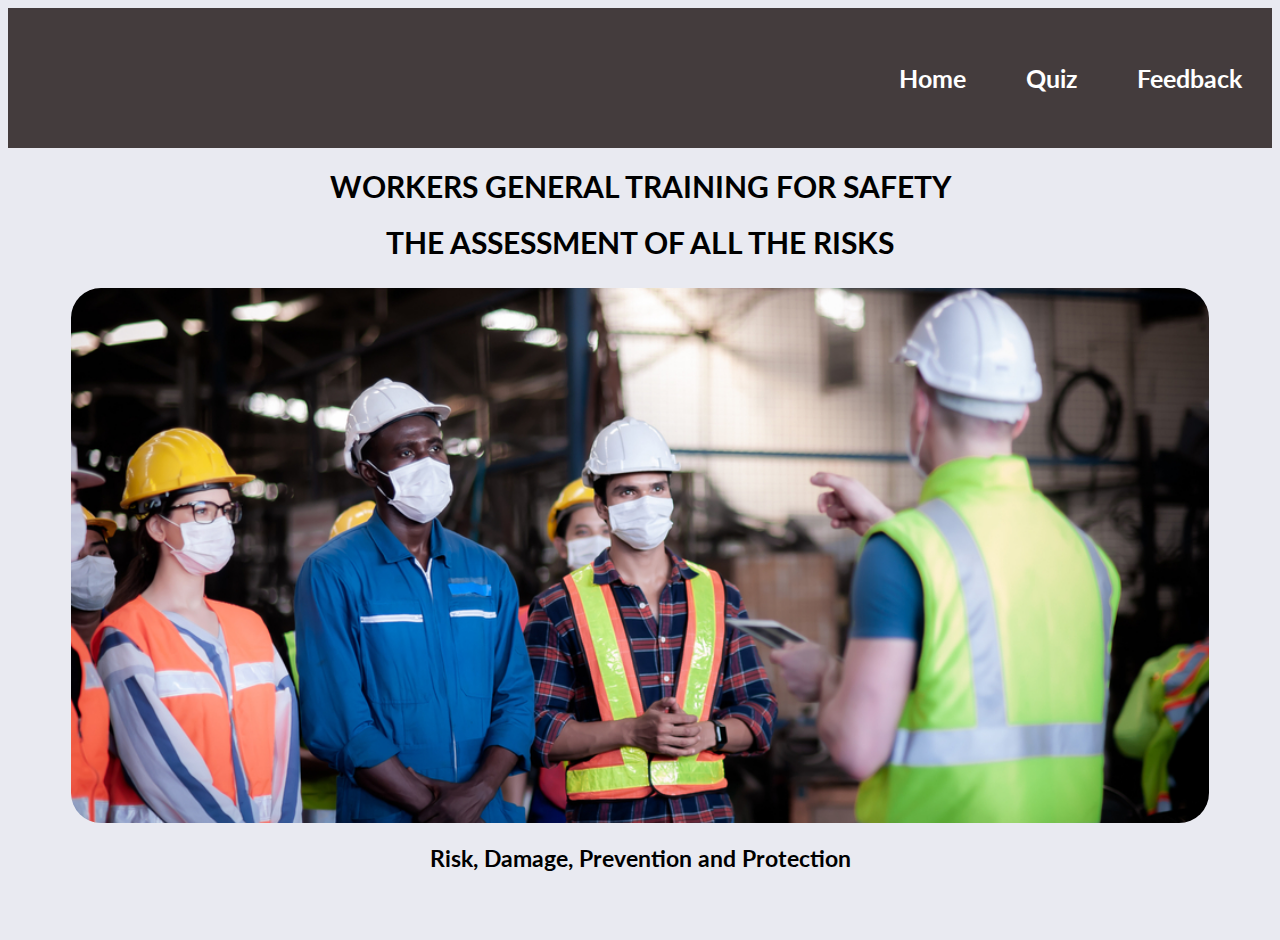
==== index.html @ ebbb33e7 "updated footer" ====
<!DOCTYPE html>
<html lang="en">

<head>
    <meta charset="UTF-8">
    <meta http-equiv="X-UA-Compatible" content="IE=edge">
    <meta name="viewport" content="width=device-width, initial-scale=1.0">
    <!--font awesome script-->

    <link rel="stylesheet" href="https://use.fontawesome.com/releases/v5.7.2/css/all.css"
        integrity="sha384-fnmOCqbTlWIlj8LyTjo7mOUStjsKC4pOpQbqyi7RrhN7udi9RwhKkMHpvLbHG9Sr" crossorigin="anonymous">

    <!--Google Fonts link-->

    <link href="https://fonts.googleapis.com/css?family=Raleway%7CRighteous" rel="stylesheet">
    <!--CSS style link-->
    <link rel="stylesheet" href="assets/css/style.css">
    <title>WORKERS GENERAL TRAINING For Safety</title>
</head>

<body>
    <!--Navigation bar-->
    <div class="menu-bar">
        <ul>
            <li>
                <a href="index.html" class="active">Home
                </a>
            </li>
            <li>
                <a href="quiz.html">Quiz
                </a>
            </li>
            <li>
                <a href="contact.html">Feedback
                </a>
            </li>
        </ul>
    </div>
    <h1> WORKERS GENERAL TRAINING FOR SAFETY</h1>
    <h1>THE ASSESSMENT OF ALL THE RISKS</h1>

    <section id="introduction-image">
        <div class="introduction">
            <img src="./assets/images/safety.jpg" alt="safety-training">
            <h2>Risk, Damage, Prevention and Protection</h2>
        </div>
    </section>

    <footer>
        <ul class="social-media">
            <li>
              <a href="https://www.facebook.com/" target="_blank" rel="noopener" aria-label="Visit our facebook page">
                <i class="fab fa-facebook-square">
                </i>
              </a>
            </li>
            <li>
              <a href="https://www.linkedin.com/" target="_blank" rel="noopener" aria-label="Visit our linkedin page">
                <i class="fab fa-linkedin">
                </i>
              </a>
            </li>
            <li>
              <a href="https://twitter.com/" target="_blank" rel="noopener" aria-label="Visit our twitter page">    
                <i class="fab fa-twitter-square">
                </i>
              </a>
            </li>
            <li>
              <a href="https://www.instagram.com/" target="_blank" rel="noopener" aria-label="Visit our instagram page">
                <i class="fab fa-instagram-square">
                </i>
              </a>
            </li>
          </ul>
    </footer>
    <!--java script-->
    <script src="assets/js/quiz.js">
    </script>
</body>

</html>
---- assets/css/style.css ----
@import url('https://fonts.googleapis.com/css2?family=Lato:wght@300&family=Oswald&display=swap');
/* Global */
* {
	margin: 5;
	padding: 0;
	border: none;
	box-sizing: border-box;
}

body {
	font-size: 15px;
	background-color: rgb(233, 234, 241);
	font-family: lato, sans-serif;
	font-weight: bold;
	text-align: center;
}
.menu-bar {
	background: #443c3d;
	text-align: right;
}

.menu-bar ul {
	display: inline-flex;
	list-style: none;
	font-size: 25px;
	color: #fff;
}

.menu-bar ul li {
	width: 100%;
	margin: 15px;
	padding: 15px;
}

.menu-bar ul li a {
	text-decoration: none;
	color: #fff;
}

.menu-bar ul li:hover {
	background: #2bab0d;
	border-radius: 10px;
}
#introduction-image {
    display: flex;
    height: 70vh;
    justify-content: center;
    align-items: center;
	margin-top: -40px;
}
.introduction {
	height: 85%;
	width: 90%;
	position: relative;
}
.introduction img {
    width: 100%;
    height: 100%;
    object-fit: cover;
    border-radius: 30px;
}
/* footer */
.social-media {
	text-align: center;
}

.social-media >li {
	display: inline;
}

.social-media i {
	font-size: 170%;
	margin: 25px;
	padding: 25px;
	color: #3a3a3a;
}

.social-media a {
	text-decoration: none;
}

.author {
	text-align: center;
	margin-bottom: 35px;
	font-size: small;
}
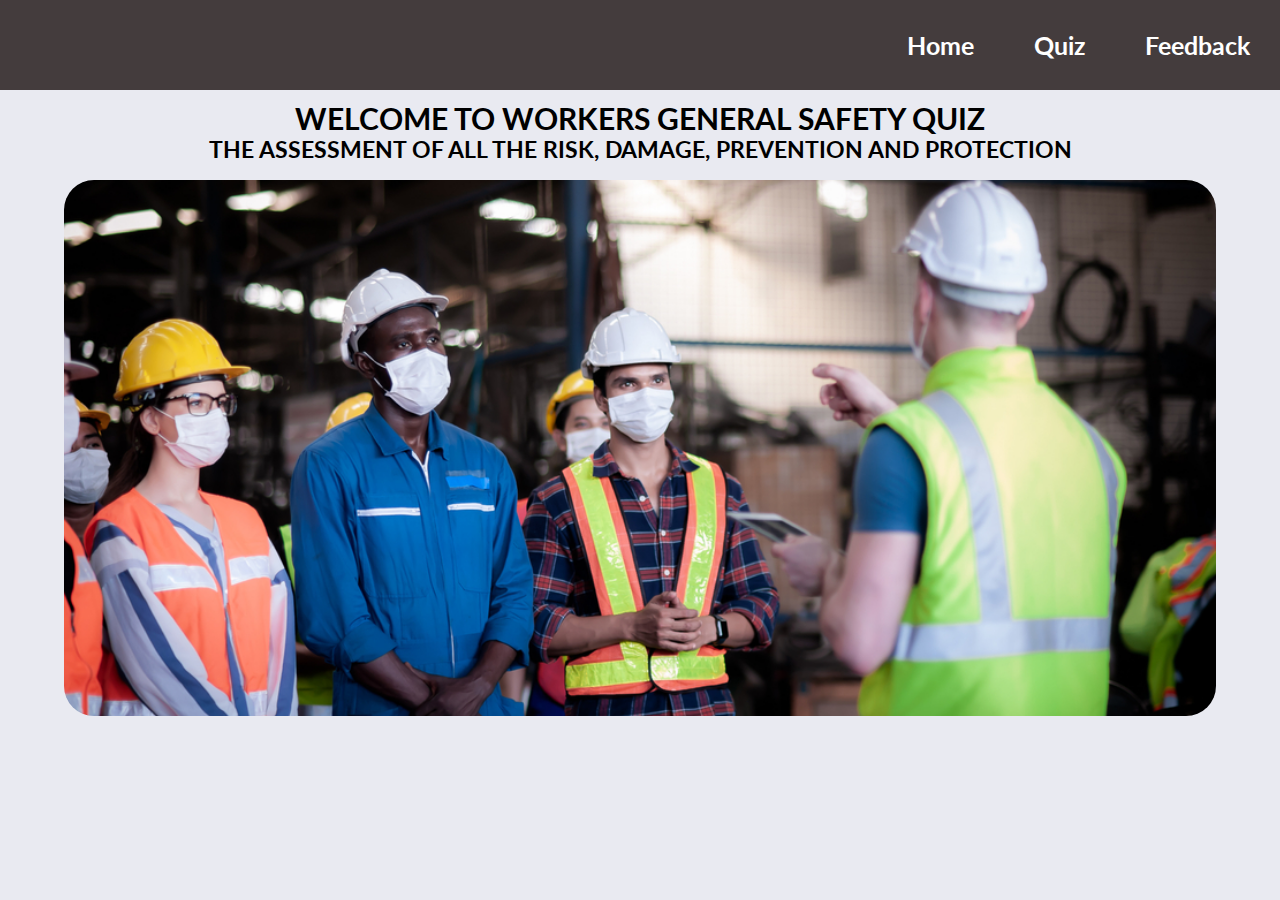
==== commit 9a80ad30: "updated headings in index page" ====
--- a/index.html
+++ b/index.html
@@ -36,43 +36,38 @@
             </li>
         </ul>
     </div>
-    <h1> WORKERS GENERAL TRAINING FOR SAFETY</h1>
-    <h1>THE ASSESSMENT OF ALL THE RISKS</h1>
+    <div class="heading">
+    <h1>WELCOME TO WORKERS GENERAL SAFETY QUIZ</h1>
+    <h2>THE ASSESSMENT OF ALL THE RISK, DAMAGE, PREVENTION AND PROTECTION</h2>
+    </div>
 
     <section id="introduction-image">
         <div class="introduction">
             <img src="./assets/images/safety.jpg" alt="safety-training">
-            <h2>Risk, Damage, Prevention and Protection</h2>
-        </div>
+            </div>
     </section>
 
     <footer>
         <ul class="social-media">
             <li>
-              <a href="https://www.facebook.com/" target="_blank" rel="noopener" aria-label="Visit our facebook page">
-                <i class="fab fa-facebook-square">
-                </i>
-              </a>
+                <a href="https://www.facebook.com/" target="_blank" rel="noopener" aria-label="Visit our facebook page">
+                    <i class="fab fa-facebook-square">
+                    </i>
+                </a>
             </li>
             <li>
-              <a href="https://www.linkedin.com/" target="_blank" rel="noopener" aria-label="Visit our linkedin page">
-                <i class="fab fa-linkedin">
-                </i>
-              </a>
+                <a href="https://www.linkedin.com/" target="_blank" rel="noopener" aria-label="Visit our linkedin page">
+                    <i class="fab fa-linkedin">
+                    </i>
+                </a>
             </li>
             <li>
-              <a href="https://twitter.com/" target="_blank" rel="noopener" aria-label="Visit our twitter page">    
-                <i class="fab fa-twitter-square">
-                </i>
-              </a>
+                <a href="https://twitter.com/" target="_blank" rel="noopener" aria-label="Visit our twitter page">
+                    <i class="fab fa-twitter-square">
+                    </i>
+                </a>
             </li>
-            <li>
-              <a href="https://www.instagram.com/" target="_blank" rel="noopener" aria-label="Visit our instagram page">
-                <i class="fab fa-instagram-square">
-                </i>
-              </a>
-            </li>
-          </ul>
+        </ul>
     </footer>
     <!--java script-->
     <script src="assets/js/quiz.js">
--- a/assets/css/style.css
+++ b/assets/css/style.css
@@ -1,7 +1,7 @@
 @import url('https://fonts.googleapis.com/css2?family=Lato:wght@300&family=Oswald&display=swap');
 /* Global */
 * {
-	margin: 5;
+	margin: 0;
 	padding: 0;
 	border: none;
 	box-sizing: border-box;
@@ -41,6 +41,9 @@
 	background: #2bab0d;
 	border-radius: 10px;
 }
+.heading {
+	margin: 10px;
+}
 #introduction-image {
     display: flex;
     height: 70vh;
@@ -78,9 +81,3 @@
 .social-media a {
 	text-decoration: none;
 }
-
-.author {
-	text-align: center;
-	margin-bottom: 35px;
-	font-size: small;
-}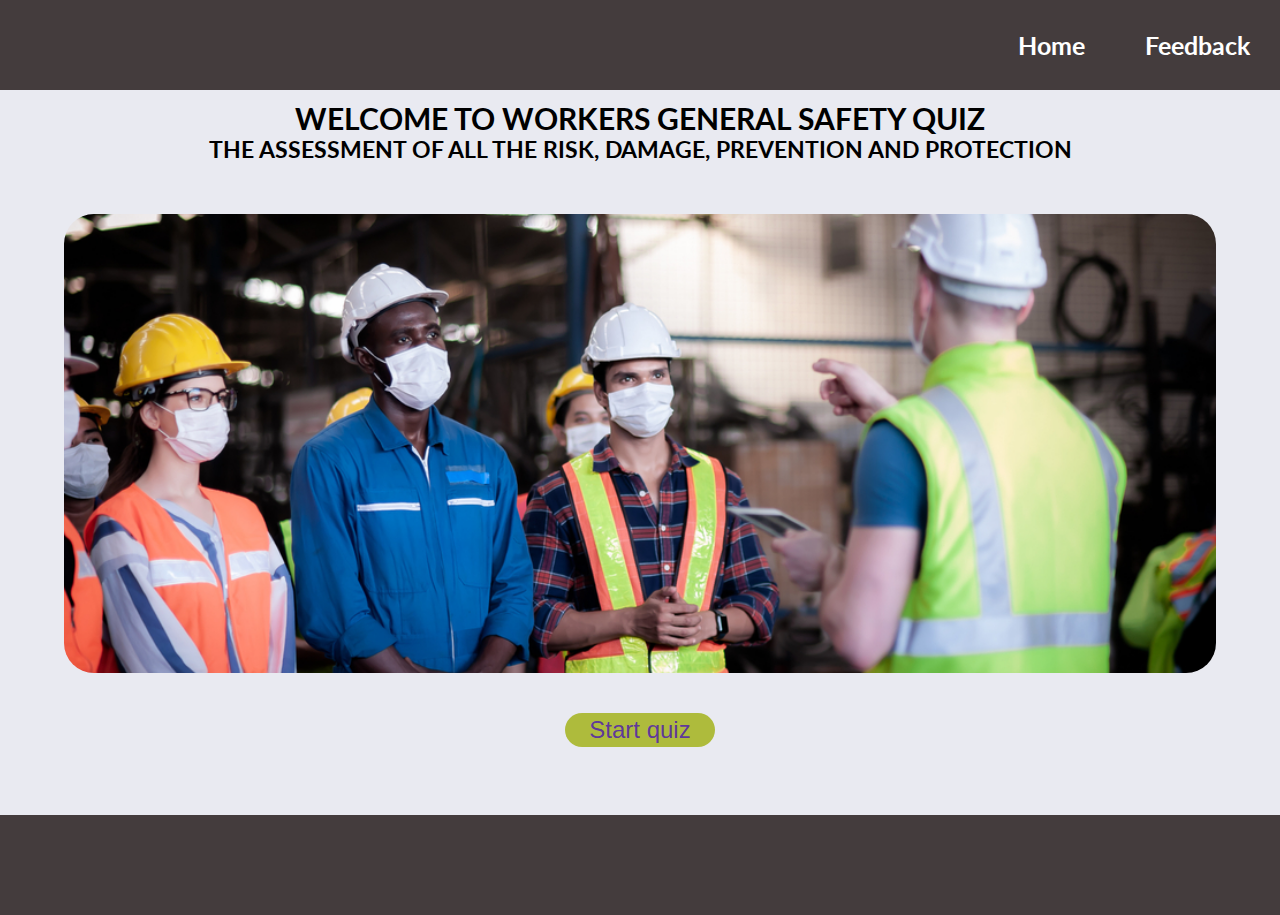
==== commit 55eda65d: "Updated body height" ====
--- a/index.html
+++ b/index.html
@@ -19,6 +19,7 @@
 </head>
 
 <body>
+    <div class="container">
     <!--Navigation bar-->
     <div class="menu-bar">
         <ul>
@@ -26,28 +27,31 @@
                 <a href="index.html" class="active">Home
                 </a>
             </li>
-            <li>
+<!--            <li>
                 <a href="quiz.html">Quiz
                 </a>
-            </li>
+            </li>-->
             <li>
-                <a href="contact.html">Feedback
+                <a href="feedback.html">Feedback
                 </a>
             </li>
         </ul>
     </div>
     <div class="heading">
-    <h1>WELCOME TO WORKERS GENERAL SAFETY QUIZ</h1>
-    <h2>THE ASSESSMENT OF ALL THE RISK, DAMAGE, PREVENTION AND PROTECTION</h2>
+        <h1>WELCOME TO WORKERS GENERAL SAFETY QUIZ</h1>
+        <h2>THE ASSESSMENT OF ALL THE RISK, DAMAGE, PREVENTION AND PROTECTION</h2>
     </div>
 
     <section id="introduction-image">
         <div class="introduction">
             <img src="./assets/images/safety.jpg" alt="safety-training">
+        </div>
+            </section>
+            <div class="buttons">
+                <button type="button" onclick="location.href='quiz.html';" value="start quiz" / >Start quiz</button>
             </div>
-    </section>
-
-    <footer>
+        </div>
+    <footer class="footer">
         <ul class="social-media">
             <li>
                 <a href="https://www.facebook.com/" target="_blank" rel="noopener" aria-label="Visit our facebook page">
--- a/assets/css/style.css
+++ b/assets/css/style.css
@@ -1,83 +1,279 @@
 @import url('https://fonts.googleapis.com/css2?family=Lato:wght@300&family=Oswald&display=swap');
+
 /* Global */
 * {
-	margin: 0;
-	padding: 0;
-	border: none;
-	box-sizing: border-box;
+    margin: 0;
+    padding: 0;
+    border: none;
+    box-sizing: border-box;
+}
+
+html {
+    height: 100%;
 }
 
 body {
-	font-size: 15px;
-	background-color: rgb(233, 234, 241);
-	font-family: lato, sans-serif;
-	font-weight: bold;
-	text-align: center;
-}
+
+    font-size: 15px;
+    background-color: rgb(233, 234, 241);
+    font-family: lato, sans-serif;
+    font-weight: bold;
+    text-align: center;
+}
+
+.container {
+    min-height: 100%;
+}
+
 .menu-bar {
-	background: #443c3d;
-	text-align: right;
+    background: #443c3d;
+    text-align: right;
 }
 
 .menu-bar ul {
-	display: inline-flex;
-	list-style: none;
-	font-size: 25px;
-	color: #fff;
+    display: inline-flex;
+    list-style: none;
+    font-size: 25px;
+    color: #fff;
 }
 
 .menu-bar ul li {
-	width: 100%;
-	margin: 15px;
-	padding: 15px;
+    width: 100%;
+    margin: 15px;
+    padding: 15px;
 }
 
 .menu-bar ul li a {
-	text-decoration: none;
-	color: #fff;
+    text-decoration: none;
+    color: #fff;
 }
 
 .menu-bar ul li:hover {
-	background: #2bab0d;
-	border-radius: 10px;
-}
+    background: #2bab0d;
+    border-radius: 10px;
+}
+
 .heading {
-	margin: 10px;
-}
+    margin: 10px;
+}
+
 #introduction-image {
     display: flex;
-    height: 70vh;
+    height: 60vh;
     justify-content: center;
     align-items: center;
-	margin-top: -40px;
-}
+
+
+}
+
+#safety-image {
+    display: flex;
+    height: 66.7vh;
+    justify-content: center;
+    align-items: center;
+    background-image: url('../images/safety123.jpg');
+    background-size: cover;
+}
+
+#feedback-image {
+    display: flex;
+    height: 66.7vh;
+    justify-content: center;
+    align-items: center;
+
+
+}
+
 .introduction {
-	height: 85%;
-	width: 90%;
-	position: relative;
-}
+    height: 85%;
+    width: 90%;
+    position: relative;
+}
+
 .introduction img {
     width: 100%;
     height: 100%;
     object-fit: cover;
     border-radius: 30px;
 }
+
 /* footer */
+.footer {
+    background: #443c3d;
+    position: relative;
+    height: 100px;
+    margin-top: 68px;
+
+    clear: both;
+}
+
 .social-media {
-	text-align: center;
-}
-
-.social-media >li {
-	display: inline;
+    text-align: center;
+    height: 100px;
+}
+
+.social-media>li {
+    display: inline;
 }
 
 .social-media i {
-	font-size: 170%;
-	margin: 25px;
-	padding: 25px;
-	color: #3a3a3a;
+    font-size:200%;
+    padding: 25px;
+    color: rgb(233, 234, 241);
 }
 
 .social-media a {
-	text-decoration: none;
-}
+    text-decoration: none;
+}
+
+#title {
+    text-align: center;
+    padding: 0.8rem 0;
+    font-size: 3rem;
+    color: rgb(49, 70, 7);
+    background: rgba(105, 224, 90, 0.55);
+    font-family: Georgia, 'Times New Roman', Times, serif;
+}
+
+.questions {
+    margin: 3rem auto;
+    width: 90vw;
+    padding: 2rem;
+    background: rgba(236, 209, 147, 0.882);
+    cursor: default;
+    border-radius: 1rem;
+}
+
+#question {
+    margin-bottom: 1rem;
+}
+
+.option {
+    margin-bottom: 0.5rem;
+    font-size: 1.2rem;
+    border-bottom: solid 0.1rem blue;
+    width: 15rem;
+    background: lightblue;
+    border-radius: 1rem;
+
+}
+
+.option:hover {
+    color: white;
+}
+
+ol {
+    position: relative;
+    padding: 0 1.5rem;
+    color: rgb(1, 73, 73);
+}
+
+span {
+    display: block;
+    padding: 0.1rem 0.7rem;
+    border-radius: 1rem;
+}
+
+#answer {
+    margin-top: 2.5rem;
+}
+
+#stat {
+    margin-top: 1.5rem;
+    color: rgb(6, 17, 168);
+}
+
+.buttons {
+    text-align: center;
+}
+
+button {
+    padding: 0.2rem 1.5rem;
+    border: none;
+    outline: none;
+    font-size: 1.5rem;
+    border-radius: 1.5rem;
+    color: rgba(93, 53, 156, 0.98);
+    background: rgba(161, 177, 19, 0.82);
+}
+
+button:active {
+    background: lavender;
+}
+
+#scoreboard,
+#answerBank {
+    width: 20rem;
+    background: rgba(230, 230, 250, 0.77);
+    padding: 2rem;
+    text-align: center;
+    margin: auto;
+    position: relative;
+    top: 5rem;
+    display: none;
+}
+
+#score-title {
+    margin: 1rem 0;
+}
+
+#score-btn,
+#check-answer {
+    margin-top: 1rem;
+}
+
+#score {
+    font-size: 2.5rem;
+}
+
+#answerBank li {
+    text-align: left;
+    margin-bottom: 0.2rem;
+    font-size: larger;
+}
+
+#answers {
+    margin-top: 1rem;
+}
+
+/*feedback*/
+.form-section {
+    clear: left;
+    background: url("../images/book.jpg") center center / cover no-repeat;
+    background-size: cover;
+    background-position: center;
+    height: 878px;
+    padding-top: 100px;
+}
+
+#form-section {
+    float: left;
+    width: 33%;
+    text-align: left;
+    flex-grow: 1;
+    font-weight: bolder;
+}
+
+#form-section h2 {
+    text-align: center;
+}
+
+#form-section form {
+    padding: 0 15%;
+}
+
+.form-input {
+    display: block;
+    border: 1px solid #133944;
+    width: 100%;
+    padding: 5px;
+    margin-top: 10px;
+    margin-bottom: 25px;
+    border-radius: 9px;
+    box-shadow: 0px 0px 5px rgba(66, 66, 66, .75);
+    text-shadow: 0px 0px 5px rgba(66, 66, 66, .75);
+}
+
+#guest {
+    margin-bottom: 15px;
+}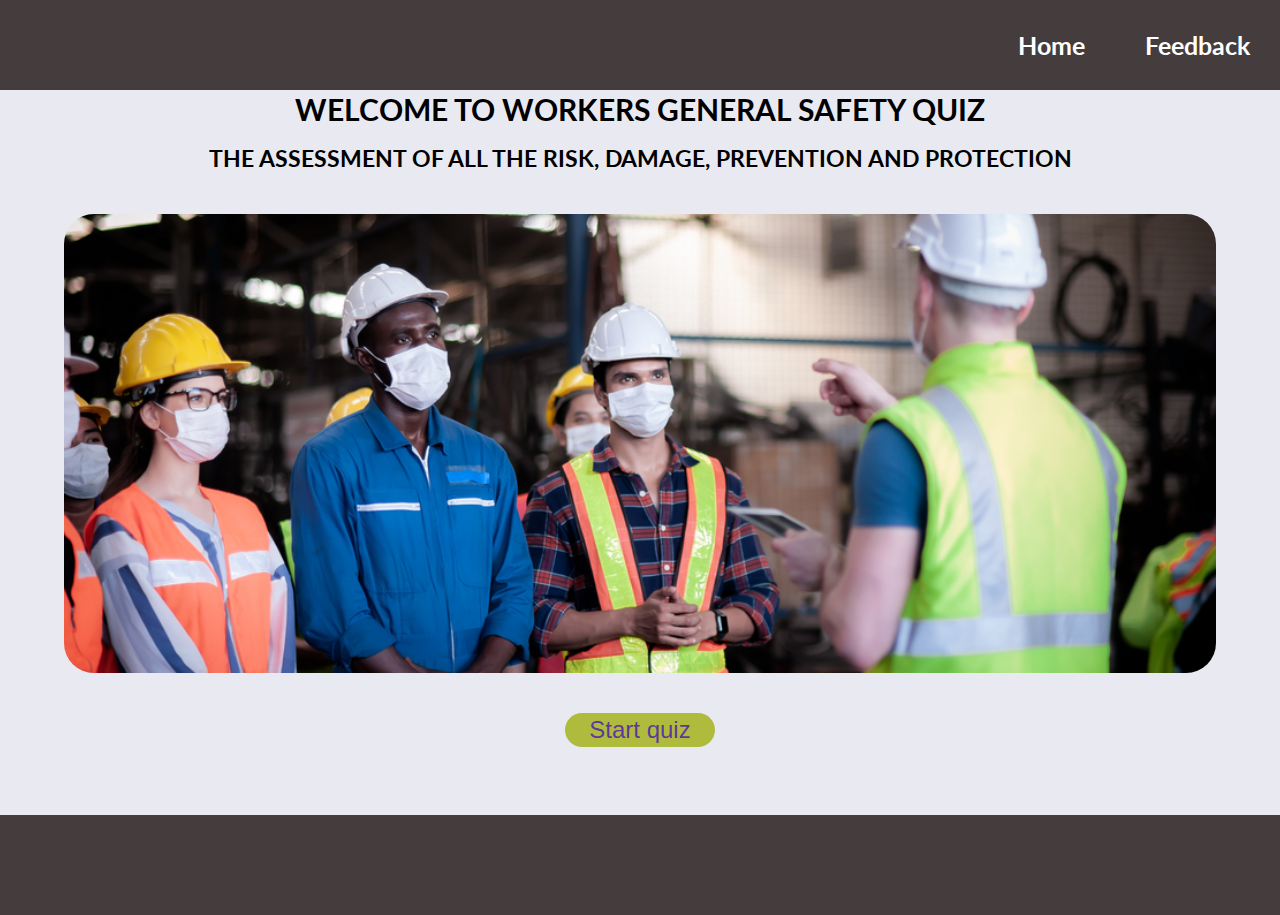
==== commit d6816511: "safet background image updated" ====
--- a/index.html
+++ b/index.html
@@ -39,6 +39,7 @@
     </div>
     <div class="heading">
         <h1>WELCOME TO WORKERS GENERAL SAFETY QUIZ</h1>
+        <br>
         <h2>THE ASSESSMENT OF ALL THE RISK, DAMAGE, PREVENTION AND PROTECTION</h2>
     </div>
 
--- a/assets/css/style.css
+++ b/assets/css/style.css
@@ -54,7 +54,7 @@
 }
 
 .heading {
-    margin: 10px;
+    margin: 1px;
 }
 
 #introduction-image {
@@ -73,6 +73,9 @@
     align-items: center;
     background-image: url('../images/safety123.jpg');
     background-size: cover;
+}
+#quiz-container{
+    margin-top: 0px;
 }
 
 #feedback-image {
@@ -272,8 +275,8 @@
     border-radius: 9px;
     box-shadow: 0px 0px 5px rgba(66, 66, 66, .75);
     text-shadow: 0px 0px 5px rgba(66, 66, 66, .75);
-}
-
-#guest {
-    margin-bottom: 15px;
+    
+}
+textarea {
+    font-size: medium;
 }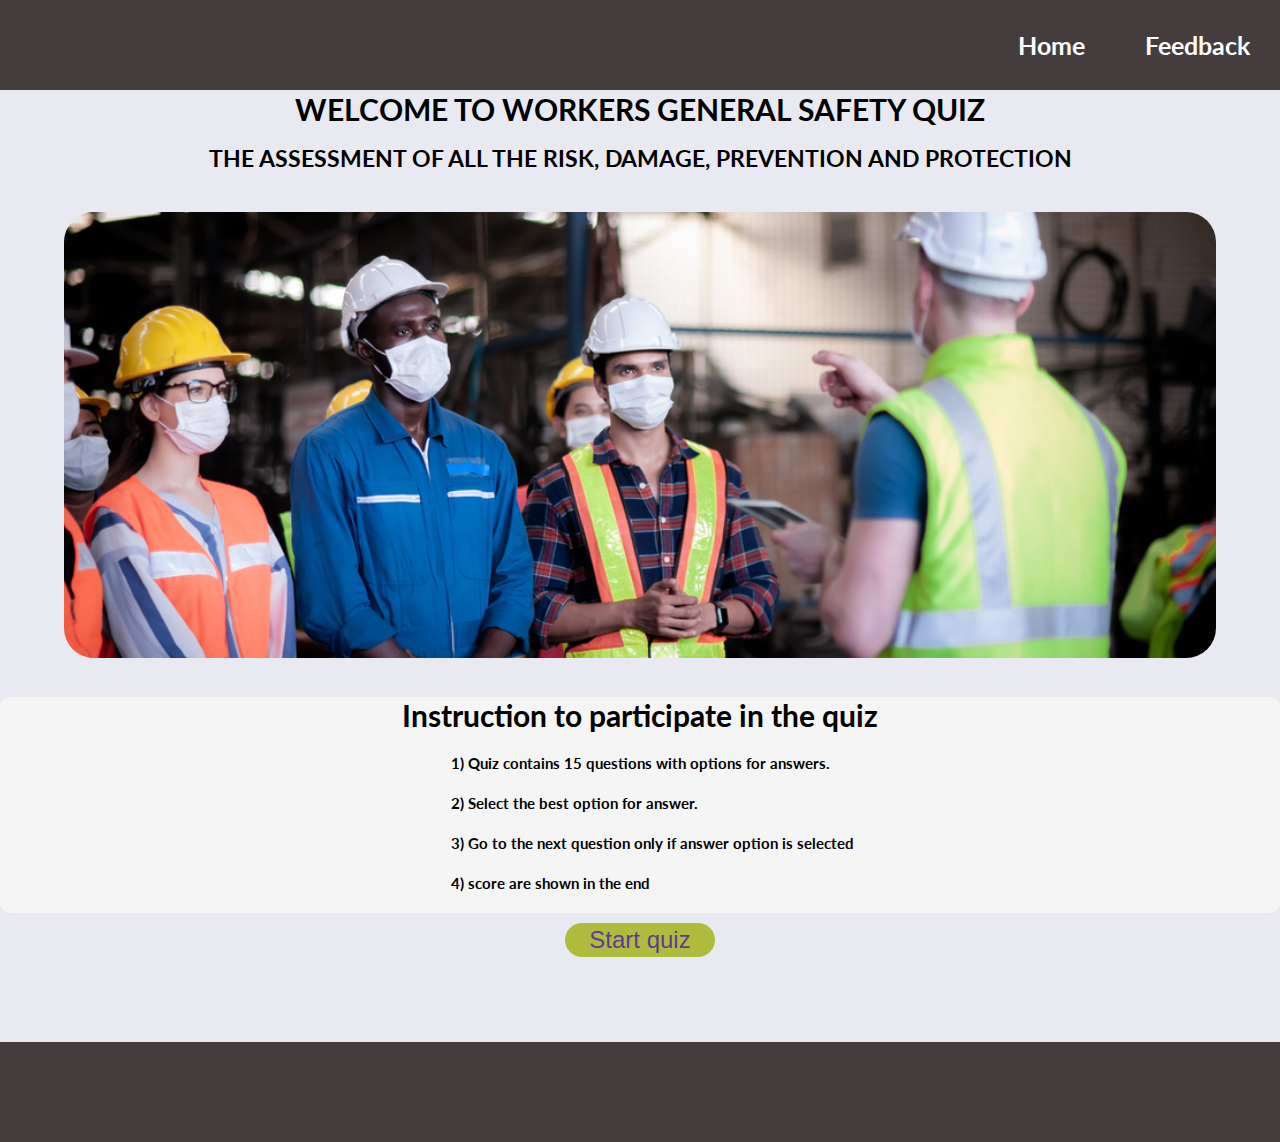
==== commit 35c3ff5f: "build instruction in index page" ====
--- a/index.html
+++ b/index.html
@@ -20,38 +20,53 @@
 
 <body>
     <div class="container">
-    <!--Navigation bar-->
-    <div class="menu-bar">
-        <ul>
-            <li>
-                <a href="index.html" class="active">Home
-                </a>
-            </li>
-<!--            <li>
+        <!--Navigation bar-->
+        <div class="menu-bar">
+            <ul>
+                <li>
+                    <a href="index.html" class="active">Home
+                    </a>
+                </li>
+                <!--            <li>
                 <a href="quiz.html">Quiz
                 </a>
             </li>-->
-            <li>
-                <a href="feedback.html">Feedback
-                </a>
-            </li>
-        </ul>
+                <li>
+                    <a href="feedback.html">Feedback
+                    </a>
+                </li>
+            </ul>
+        </div>
+        <div class="heading">
+            <h1>WELCOME TO WORKERS GENERAL SAFETY QUIZ</h1>
+            <br>
+            <h2>THE ASSESSMENT OF ALL THE RISK, DAMAGE, PREVENTION AND PROTECTION</h2>
+        </div>
+
+        <section id="introduction-image">
+            <div class="introduction">
+                <img src="./assets/images/safety.jpg" alt="safety-training">
+            </div>
+        </section>
+        <section>
+            <div class="quiz-rule">
+                <h1>Instruction to participate in the quiz</h1>
+                <ul class="quiz-instruction">
+                    <li> 1) Quiz contains 15 questions with options for answers.
+                    </li>
+                    <li> 2) Select the best option for answer.
+                    </li>
+                    <li> 3) Go to the next question only if answer option is selected
+                    </li>
+                    <li> 4) score are shown in the end
+                    </li>
+                </ul>
+            </div>
+        </section>
+        <div class="buttons">
+            <button type="button" onclick="location.href='quiz.html';" value="start quiz" />Start quiz</button>
+        </div>
     </div>
-    <div class="heading">
-        <h1>WELCOME TO WORKERS GENERAL SAFETY QUIZ</h1>
-        <br>
-        <h2>THE ASSESSMENT OF ALL THE RISK, DAMAGE, PREVENTION AND PROTECTION</h2>
-    </div>
-
-    <section id="introduction-image">
-        <div class="introduction">
-            <img src="./assets/images/safety.jpg" alt="safety-training">
-        </div>
-            </section>
-            <div class="buttons">
-                <button type="button" onclick="location.href='quiz.html';" value="start quiz" / >Start quiz</button>
-            </div>
-        </div>
     <footer class="footer">
         <ul class="social-media">
             <li>
--- a/assets/css/style.css
+++ b/assets/css/style.css
@@ -19,6 +19,7 @@
     font-family: lato, sans-serif;
     font-weight: bold;
     text-align: center;
+    height: 100%;
 }
 
 .container {
@@ -56,10 +57,33 @@
 .heading {
     margin: 1px;
 }
+.quiz-rule{
+    justify-content: center;
+    border-radius: 10px;
+    background-color: whitesmoke;
+    max-width: 100%;
+    margin-bottom: 10px;
+}
+.quiz-rule h1 {
+    font-size: 2em;
+}
+.quiz-rule ul {
+    display: inline-block;
+    margin: 10px;
+}
+.quiz-rule li {
+    font-size: 15px;
+    padding: 10px;
+    line-height: 20px;
+    margin-left: 25px;
+    list-style: none;
+    text-align: justify;
+    
+}
 
 #introduction-image {
     display: flex;
-    height: 60vh;
+    height: 58.2vh;
     justify-content: center;
     align-items: center;
 
@@ -105,7 +129,7 @@
     background: #443c3d;
     position: relative;
     height: 100px;
-    margin-top: 68px;
+    margin-top: 85px;
 
     clear: both;
 }
@@ -269,7 +293,7 @@
     display: block;
     border: 1px solid #133944;
     width: 100%;
-    padding: 5px;
+    padding: 10px;
     margin-top: 10px;
     margin-bottom: 25px;
     border-radius: 9px;
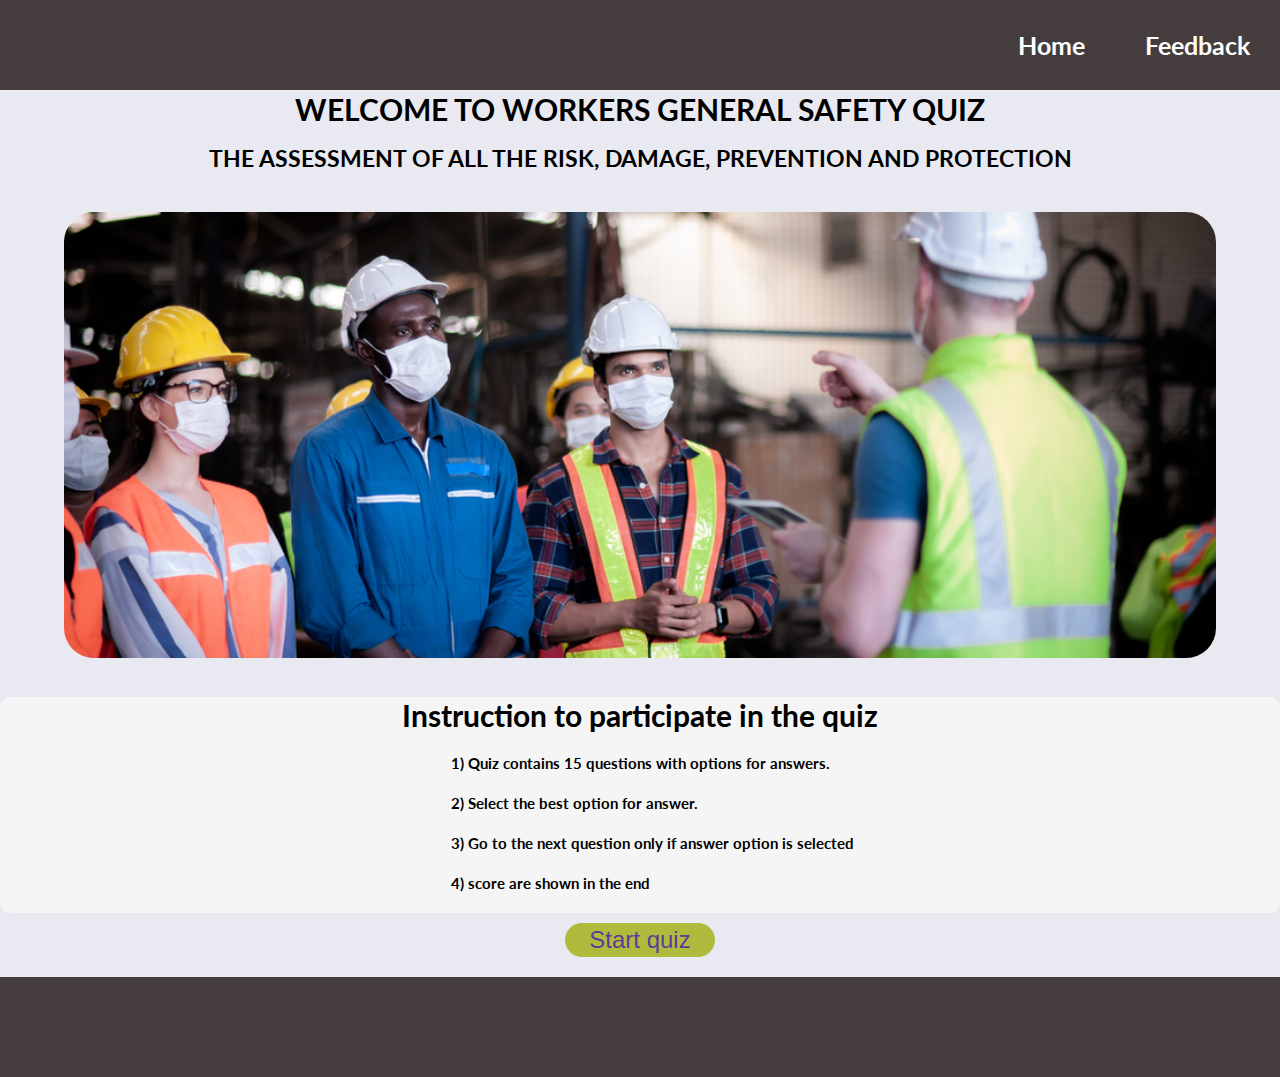
==== commit a8d872c3: "updated quiz container" ====
--- a/index.html
+++ b/index.html
@@ -67,7 +67,7 @@
             <button type="button" onclick="location.href='quiz.html';" value="start quiz" />Start quiz</button>
         </div>
     </div>
-    <footer class="footer">
+    <footer class="index-footer">
         <ul class="social-media">
             <li>
                 <a href="https://www.facebook.com/" target="_blank" rel="noopener" aria-label="Visit our facebook page">
--- a/assets/css/style.css
+++ b/assets/css/style.css
@@ -23,7 +23,7 @@
 }
 
 .container {
-    min-height: 100%;
+    min-height: 89.3%;
 }
 
 .menu-bar {
@@ -57,20 +57,24 @@
 .heading {
     margin: 1px;
 }
-.quiz-rule{
+
+.quiz-rule {
     justify-content: center;
     border-radius: 10px;
     background-color: whitesmoke;
     max-width: 100%;
     margin-bottom: 10px;
 }
+
 .quiz-rule h1 {
     font-size: 2em;
 }
+
 .quiz-rule ul {
     display: inline-block;
     margin: 10px;
 }
+
 .quiz-rule li {
     font-size: 15px;
     padding: 10px;
@@ -78,7 +82,7 @@
     margin-left: 25px;
     list-style: none;
     text-align: justify;
-    
+
 }
 
 #introduction-image {
@@ -95,10 +99,13 @@
     height: 66.7vh;
     justify-content: center;
     align-items: center;
-    background-image: url('../images/safety123.jpg');
+    background-image: url('../images/mygif.gif');
+    background-position: right;
+    background-repeat: repeat;
     background-size: cover;
 }
-#quiz-container{
+
+#quiz-container {
     margin-top: 0px;
 }
 
@@ -129,9 +136,14 @@
     background: #443c3d;
     position: relative;
     height: 100px;
-    margin-top: 85px;
-
     clear: both;
+}
+.index-footer {
+    background: #443c3d;
+    position: relative;
+    height: 100px;
+    clear: both;
+    margin-top: 20px;
 }
 
 .social-media {
@@ -144,7 +156,7 @@
 }
 
 .social-media i {
-    font-size:200%;
+    font-size: 200%;
     padding: 25px;
     color: rgb(233, 234, 241);
 }
@@ -164,9 +176,9 @@
 
 .questions {
     margin: 3rem auto;
-    width: 90vw;
+    width: 60vw;
     padding: 2rem;
-    background: rgba(236, 209, 147, 0.882);
+    background: #e9eaf1;;
     cursor: default;
     border-radius: 1rem;
 }
@@ -179,7 +191,7 @@
     margin-bottom: 0.5rem;
     font-size: 1.2rem;
     border-bottom: solid 0.1rem blue;
-    width: 15rem;
+    width: 25rem;
     background: lightblue;
     border-radius: 1rem;
 
@@ -187,6 +199,10 @@
 
 .option:hover {
     color: white;
+}
+.questions ol{
+    display: inline-block;
+    text-align: left;
 }
 
 ol {
@@ -298,9 +314,10 @@
     margin-bottom: 25px;
     border-radius: 9px;
     box-shadow: 0px 0px 5px rgba(66, 66, 66, .75);
-    text-shadow: 0px 0px 5px rgba(66, 66, 66, .75);
     
-}
+
+}
+
 textarea {
     font-size: medium;
 }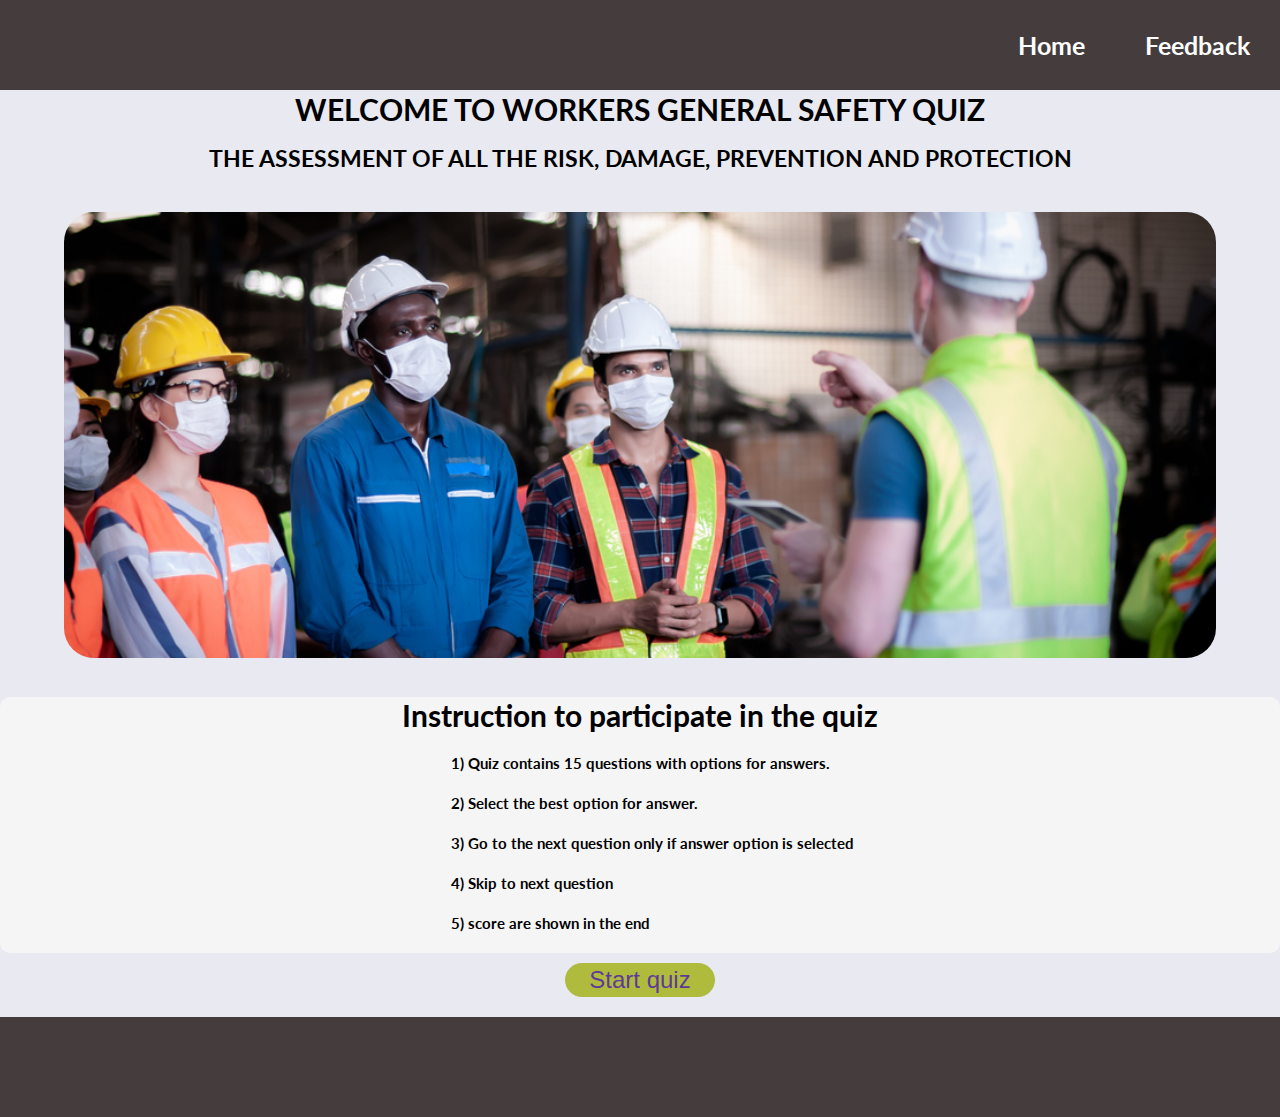
==== commit 810a11e2: "fix feedback placeholder font" ====
--- a/index.html
+++ b/index.html
@@ -58,7 +58,9 @@
                     </li>
                     <li> 3) Go to the next question only if answer option is selected
                     </li>
-                    <li> 4) score are shown in the end
+                    <li> 4) Skip to next question
+                    </li>
+                    <li> 5) score are shown in the end
                     </li>
                 </ul>
             </div>
--- a/assets/css/style.css
+++ b/assets/css/style.css
@@ -244,7 +244,16 @@
     background: lavender;
 }
 
-#scoreboard,
+#scoreboard{
+    width: 20rem;
+    background: rgba(230, 230, 250, 0.77);
+    padding: 2rem;
+    text-align: center;
+    margin: auto;
+    position: relative;
+    top: 0rem;
+    display: none;
+}
 #answerBank {
     width: 20rem;
     background: rgba(230, 230, 250, 0.77);
@@ -314,10 +323,100 @@
     margin-bottom: 25px;
     border-radius: 9px;
     box-shadow: 0px 0px 5px rgba(66, 66, 66, .75);
-    
-
+    font-family: Arial, Helvetica, sans-serif;
+    font-size: 1rem;
 }
 
 textarea {
     font-size: medium;
+}
+
+
+/* media querries */
+
+/*For screen size max width 767 px */
+@media (max-width: 767px) {
+    html {
+        height: 100%;
+    }
+    .option {
+        margin-bottom: 0.5rem;
+        font-size:15px;
+        border-bottom: solid 0.1rem blue;
+        width: 25rem;
+        background: lightblue;
+        border-radius: 1rem;
+    }
+    .questions {
+        margin: 1rem auto;
+        width: 80vw;
+        font-size:15px;
+    }
+    #feedback-image {
+        height: 88vh;
+    }
+    .menu-bar {
+            text-align: center;
+    }
+    .heading {
+        font-size: 15px;
+    }
+    .menu-bar ul {
+        display: inline-flex;
+        font-size: 20px;
+    }
+    .social-media>li {
+        display: inline;
+        padding: 10%;
+    }
+	
+
+
+	
+    /* footer */
+	.social-media i {
+		font-size: 130%;
+		margin-top: 45px;
+		padding: 1px;
+	}
+
+	.social-media a {
+		text-decoration: none;
+	}
+}
+/*For screen size max width 480 px */
+@media (max-width: 480px) {
+    html {
+        height: 100%;
+    }
+    .option {
+        margin-bottom: 0.5rem;
+        font-size:10px;
+        border-bottom: solid 0.1rem blue;
+        width: 10rem;
+        background: lightblue;
+        border-radius: 1rem;
+    }
+    .questions {
+        margin: 1rem auto;
+        width: 80vw;
+        font-size:10px;
+    }
+    #feedback-image {
+        height: 88vh;
+    }
+    .menu-bar {
+            text-align: center;
+    }
+    .heading {
+        font-size: 10px;
+    }
+    .menu-bar ul {
+        display: inline-flex;
+        font-size: 18px;
+    }
+    .social-media>li {
+        display: inline;
+        padding: 10%;
+    }
 }